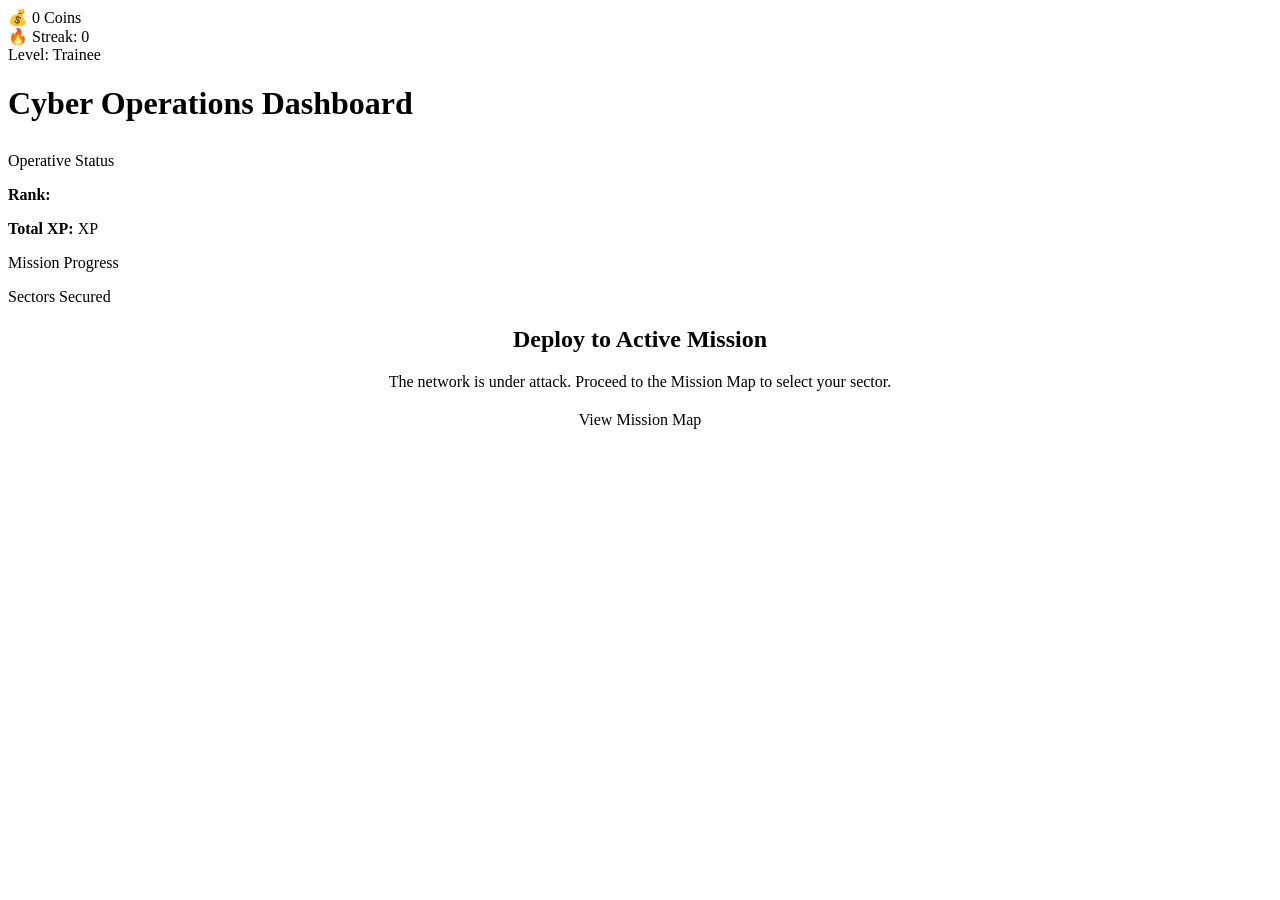
==== src/main/resources/templates/index.html @ 50f9b8e0 "Intial Commit" ====
<!DOCTYPE html>
<html xmlns:th="http://www.thymeleaf.org" lang="">
<head>
    <title>Command Center</title>
    <link rel="stylesheet" th:href="@{/style.css}">
</head>
<body>
<div class="app-container">
    <div class="main-content">
        <div class="hud-bar">
            <div class="hud-item"><span class="coin-icon">💰</span> <span th:text="${state.coins}">0</span> Coins</div>
            <div class="hud-item"><span class="streak-icon">🔥</span> Streak: <span th:text="${state.streak}">0</span></div>
            <div class="hud-item" style="color: var(--primary);">Level: <span th:text="${state.level}">Trainee</span></div>
        </div>

        <div class="content-area">
            <h1 style="color: var(--primary); margin-bottom: 30px;">Cyber Operations Dashboard</h1>

            <div class="grid-container">
                <div class="card">
                    <div class="card-header">Operative Status</div>
                    <p><strong>Rank:</strong> <span th:text="${state.level}"></span></p>
                    <p><strong>Total XP:</strong> <span th:text="${state.xp}"></span> XP</p>
                    <div class="xp-container">
                        <div class="xp-fill" th:style="'width: ' + ${state.levelProgress} + '%'"></div>
                    </div>
                </div>

                <div class="card">
                    <div class="card-header">Mission Progress</div>
                    <div class="stat-value" th:text="${state.completedSectors} + ' / 10'"></div>
                    <p style="color: var(--text-muted);">Sectors Secured</p>
                </div>
            </div>

            <div class="card" style="text-align: center;">
                <h2>Deploy to Active Mission</h2>
                <p style="margin: 20px 0;">The network is under attack. Proceed to the Mission Map to select your sector.</p>
                <a th:href="@{/map}" class="btn">View Mission Map</a>
            </div>
        </div>
    </div>
</div>
</body>
</html>
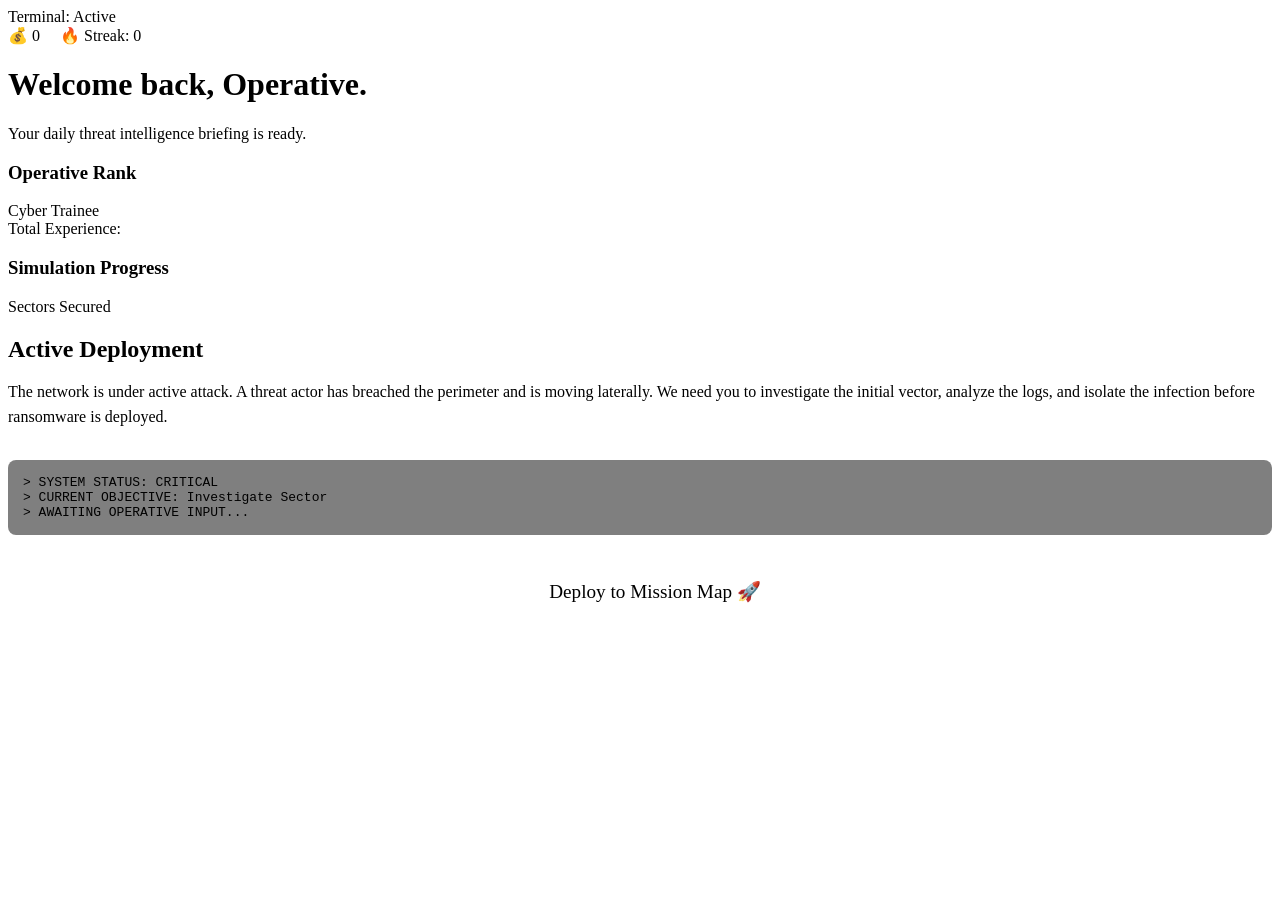
==== commit c519666b: "Improved GUI for users" ====
--- a/src/main/resources/templates/index.html
+++ b/src/main/resources/templates/index.html
@@ -1,42 +1,66 @@
 <!DOCTYPE html>
-<html xmlns:th="http://www.thymeleaf.org" lang="">
+<html xmlns:th="http://www.thymeleaf.org">
 <head>
-    <title>Command Center</title>
+    <title>Cyber Operations Dashboard</title>
     <link rel="stylesheet" th:href="@{/style.css}">
 </head>
 <body>
 <div class="app-container">
     <div class="main-content">
-        <div class="hud-bar">
-            <div class="hud-item"><span class="coin-icon">💰</span> <span th:text="${state.coins}">0</span> Coins</div>
-            <div class="hud-item"><span class="streak-icon">🔥</span> Streak: <span th:text="${state.streak}">0</span></div>
-            <div class="hud-item" style="color: var(--primary);">Level: <span th:text="${state.level}">Trainee</span></div>
+        <div class="hud-bar animate-fade-in">
+            <div class="hud-item"><span style="color: var(--primary);">Terminal:</span> Active</div>
+            <div style="display: flex; gap: 20px;">
+                <div class="hud-item"><span class="coin-icon">💰</span> <span th:text="${state.coins}">0</span></div>
+                <div class="hud-item"><span class="streak-icon">🔥</span> Streak: <span th:text="${state.streak}">0</span></div>
+            </div>
         </div>
 
         <div class="content-area">
-            <h1 style="color: var(--primary); margin-bottom: 30px;">Cyber Operations Dashboard</h1>
+            <div class="dashboard-header animate-fade-in-up">
+                <h1 style="color: var(--text-main);">Welcome back, <span style="color: var(--primary);" th:text="${state.playerName}">Operative</span>.</h1>
+                <p style="color: var(--text-muted);">Your daily threat intelligence briefing is ready.</p>
+            </div>
 
-            <div class="grid-container">
-                <div class="card">
-                    <div class="card-header">Operative Status</div>
-                    <p><strong>Rank:</strong> <span th:text="${state.level}"></span></p>
-                    <p><strong>Total XP:</strong> <span th:text="${state.xp}"></span> XP</p>
-                    <div class="xp-container">
-                        <div class="xp-fill" th:style="'width: ' + ${state.levelProgress} + '%'"></div>
+            <div class="thm-grid">
+                <div class="thm-left-col animate-slide-right">
+                    <div class="card thm-card">
+                        <h3 class="card-title">Operative Rank</h3>
+                        <div class="rank-badge" th:text="${state.level}">Cyber Trainee</div>
+                        <div class="stat-row">
+                            <span>Total Experience:</span>
+                            <span style="color: var(--primary); font-weight: bold;" th:text="${state.xp} + ' XP'"></span>
+                        </div>
+                        <div class="xp-container">
+                            <div class="xp-fill glow-bar" th:style="'width: ' + ${state.levelProgress} + '%'"></div>
+                        </div>
+                    </div>
+
+                    <div class="card thm-card">
+                        <h3 class="card-title">Simulation Progress</h3>
+                        <div class="progress-circle-container">
+                            <div class="stat-value pulse-text" th:text="${state.completedSectors} + ' / 10'"></div>
+                            <p style="color: var(--text-muted);">Sectors Secured</p>
+                        </div>
                     </div>
                 </div>
 
-                <div class="card">
-                    <div class="card-header">Mission Progress</div>
-                    <div class="stat-value" th:text="${state.completedSectors} + ' / 10'"></div>
-                    <p style="color: var(--text-muted);">Sectors Secured</p>
+                <div class="thm-right-col animate-slide-left">
+                    <div class="card thm-card main-mission-card">
+                        <div class="mission-status-indicator"></div>
+                        <h2 style="color: var(--text-main); margin-bottom: 10px;">Active Deployment</h2>
+                        <p style="color: var(--text-muted); margin-bottom: 30px; line-height: 1.6;">
+                            The network is under active attack. A threat actor has breached the perimeter and is moving laterally. We need you to investigate the initial vector, analyze the logs, and isolate the infection before ransomware is deployed.
+                        </p>
+
+                        <div style="background: rgba(0,0,0,0.5); padding: 15px; border-radius: 8px; margin-bottom: 30px; font-family: monospace; color: var(--success);">
+                            > SYSTEM STATUS: CRITICAL<br>
+                            > CURRENT OBJECTIVE: Investigate Sector <span th:text="${state.completedSectors + 1}"></span><br>
+                            > AWAITING OPERATIVE INPUT...
+                        </div>
+
+                        <a th:href="@{/map}" class="btn cyber-btn-primary" style="display: inline-block; width: 100%; text-align: center; font-size: 1.2rem; padding: 15px;">Deploy to Mission Map 🚀</a>
+                    </div>
                 </div>
-            </div>
-
-            <div class="card" style="text-align: center;">
-                <h2>Deploy to Active Mission</h2>
-                <p style="margin: 20px 0;">The network is under attack. Proceed to the Mission Map to select your sector.</p>
-                <a th:href="@{/map}" class="btn">View Mission Map</a>
             </div>
         </div>
     </div>
